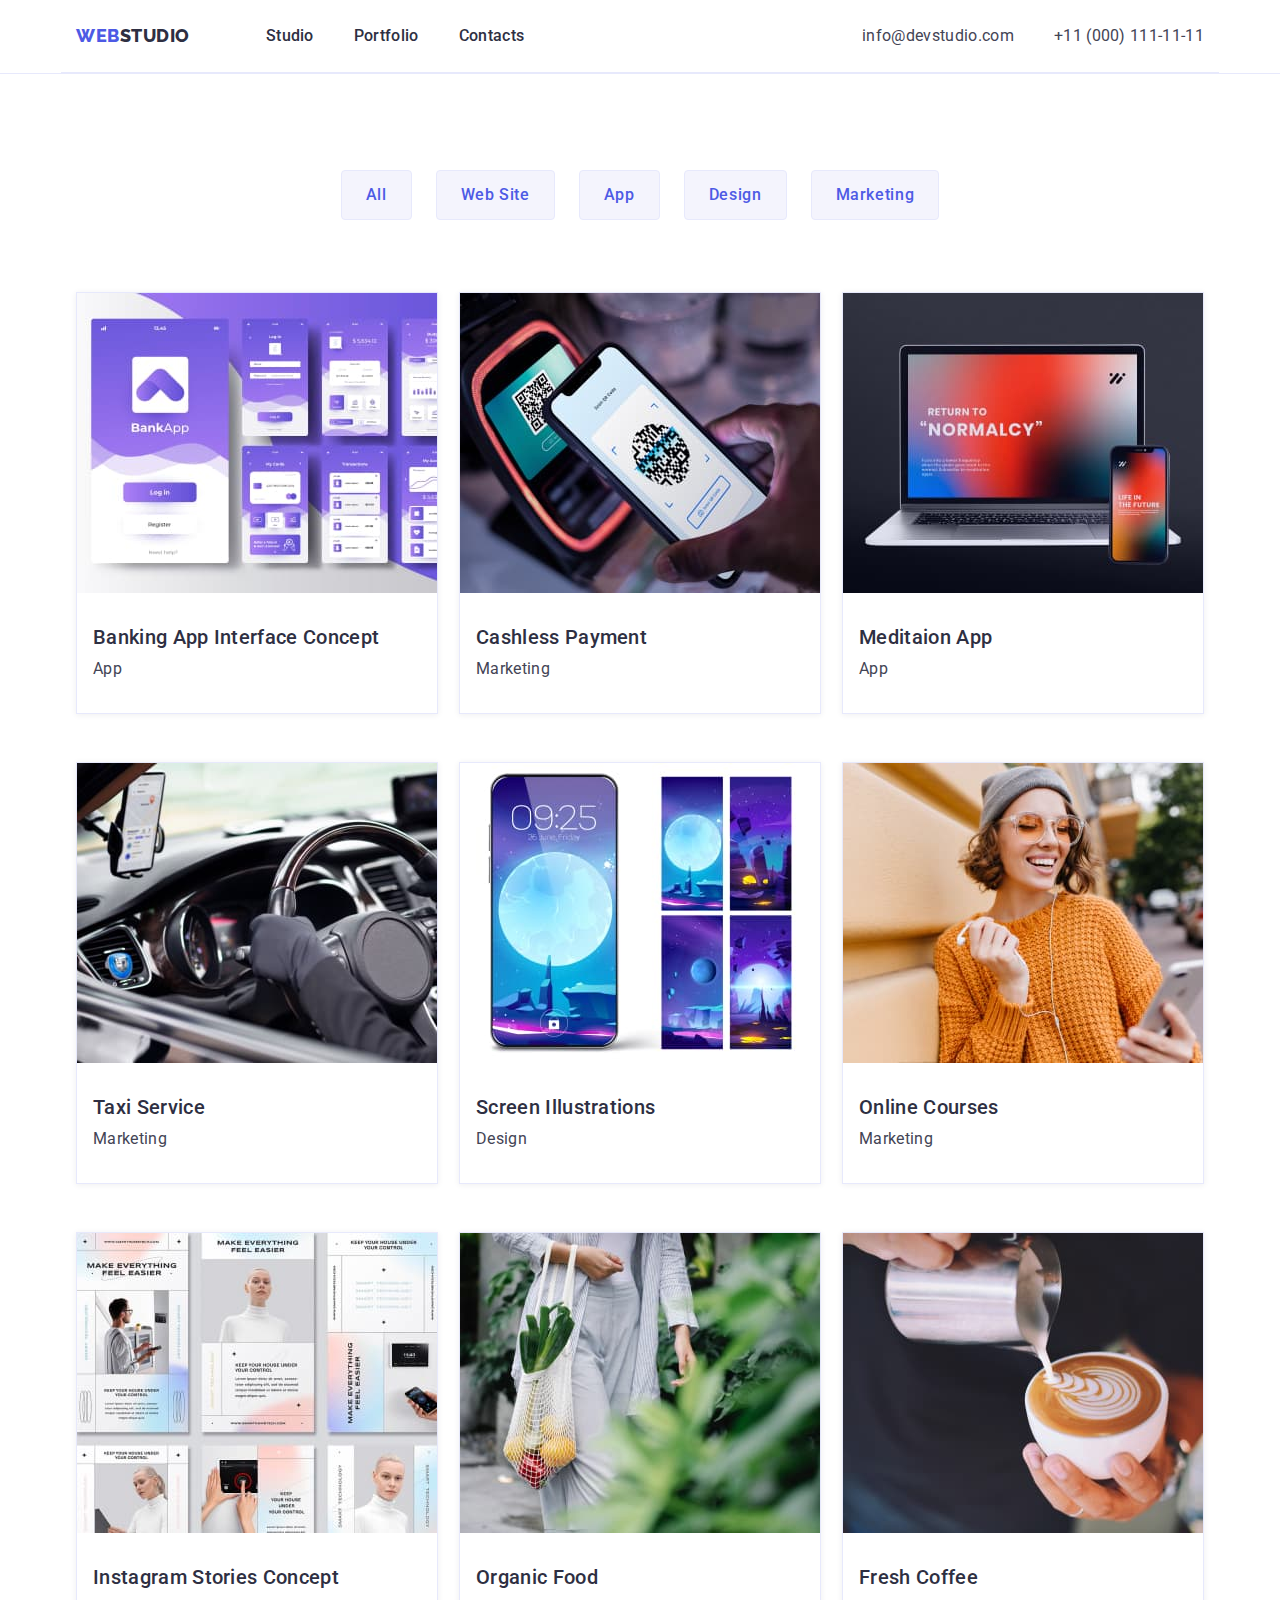
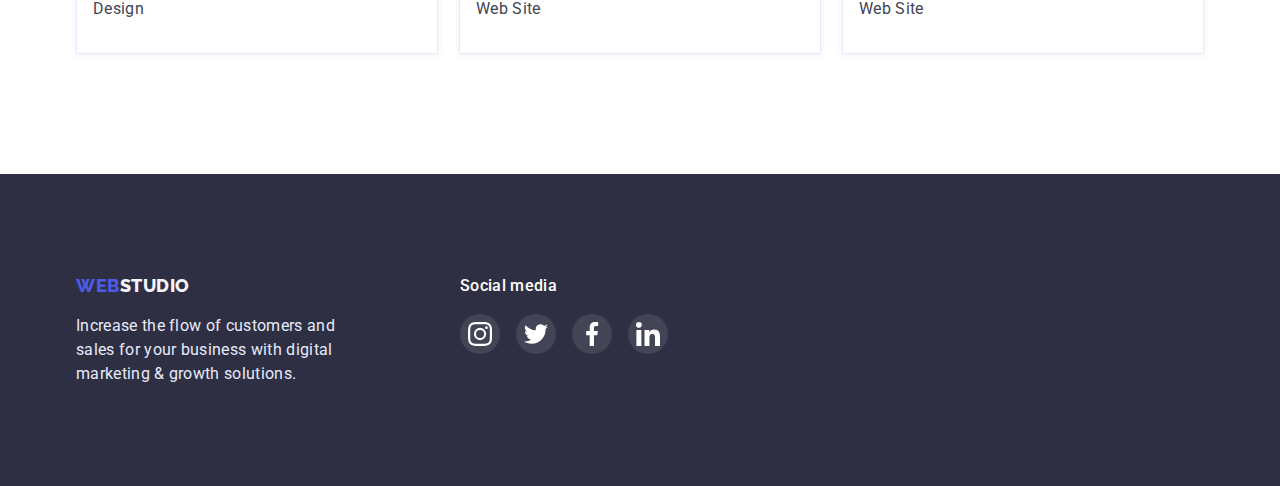
==== portfolio.html @ 8bb2c017 "upload files" ====
<!DOCTYPE html>
<html lang="en">
  <head>
    <meta charset="UTF-8" />
    <meta http-equiv="X-UA-Compatible" content="IE=edge" />
    <meta name="viewport" content="width=device-width, initial-scale=1.0" />
    <link rel="preconnect" href="https://fonts.googleapis.com" />
    <link rel="preconnect" href="https://fonts.gstatic.com" crossorigin />
    <link
      href="https://fonts.googleapis.com/css2?family=Raleway:wght@800&family=Roboto:wght@400;500;700;900&display=swap"
      rel="stylesheet"
    />
    <link rel="stylesheet" href="./modern-normalize.css" />
    <link rel="stylesheet" href="./css/styles.css" />
    <title>Portfolio</title>
  </head>
  <body class="page">
    <!-- Header -->
    <header class="page-header">
      <div class="container page-header">
        <nav class="header-nav">
          <!-- Logo -->
          <a href="./index.html" class="logo-link link"
            ><span class="logo-web">Web</span>Studio</a
          >
          <!-- Navigation -->
          <ul class="header-nav list">
            <li class="header-nav-list-item">
              <a href="./index.html" class="header-nav link">Studio</a>
            </li>
            <li class="header-nav-list-item">
              <a href="./portfolio.html" class="header-nav link">Portfolio</a>
            </li>
            <li class="header-nav-list-item">
              <a href="" class="header-nav link">Contacts</a>
            </li>
          </ul>
        </nav>
        <!-- Contacts -->
        <address class="contacts">
          <ul class="contacts list">
            <li class="contact-item">
              <a href="mailto:info@devstudio.com" class="contacts link"
                >info@devstudio.com</a
              >
            </li>
            <li class="contact-item">
              <a href="tel:+110001111111" class="contacts link"
                >+11 (000) 111-11-11</a
              >
            </li>
          </ul>
        </address>
      </div>
    </header>
    <!-- Main conent -->
    <main>
      <!-- Filters -->
      <section class="projects section">
        <div class="container">
          <h2 class="section-title visually-hidden">Filters</h2>
          <ul class="filter-list list">
            <li class="filter-item">
              <button type="button" class="btn-filter">All</button>
            </li>
            <li class="filter-item">
              <button type="button" class="btn-filter">Web Site</button>
            </li>
            <li class="filter-item">
              <button type="button" class="btn-filter">App</button>
            </li>
            <li class="filter-item">
              <button type="button" class="btn-filter">Design</button>
            </li>
            <li class="filter-item">
              <button type="button" class="btn-filter">Marketing</button>
            </li>
          </ul>
          <!-- Projects -->

          <h1 class="section-title visually-hidden">Projects</h1>
          <ul class="project-list list">
            <li class="project-item">
              <a href="" class="project-item-link">
                <img
                  src="./images/portfolio/card-1.jpg"
                  alt="Banking App Interface Concept"
                  width="360"
                  class="project-img"
                />
                <div class="wrapper">
                  <h2 class="project-item-name">
                    Banking App Interface Concept
                  </h2>
                  <p class="project-item-type">App</p>
                </div></a
              >
            </li>
            <li class="project-item">
              <a href="" class="project-item-link">
                <img
                  src="./images/portfolio/card-2.jpg"
                  alt="Cashless Payment"
                  width="360"
                  class="project-img"
                />
                <div class="wrapper">
                  <h2 class="project-item-name">Cashless Payment</h2>
                  <p class="project-item-type">Marketing</p>
                </div></a
              >
            </li>
            <li class="project-item">
              <a href="" class="project-item-link">
                <img
                  src="./images/portfolio/card-3.jpg"
                  alt="Meditaion App"
                  width="360"
                  class="project-img"
                />
                <div class="wrapper">
                  <h2 class="project-item-name">Meditaion App</h2>
                  <p class="project-item-type">App</p>
                </div></a
              >
            </li>
            <li class="project-item">
              <a href="" class="project-item-link">
                <img
                  src="./images/portfolio/card-4.jpg"
                  alt="Taxi Service"
                  width="360"
                  class="project-img"
                />
                <div class="wrapper">
                  <h2 class="project-item-name">Taxi Service</h2>
                  <p class="project-item-type">Marketing</p>
                </div></a
              >
            </li>
            <li class="project-item">
              <a href="" class="project-item-link">
                <img
                  src="./images/portfolio/card-5.jpg"
                  alt="Screen Illustrations"
                  width="360"
                  class="project-img"
                />
                <div class="wrapper">
                  <h2 class="project-item-name">Screen Illustrations</h2>
                  <p class="project-item-type">Design</p>
                </div></a
              >
            </li>
            <li class="project-item">
              <a href="" class="project-item-link">
                <img
                  src="./images/portfolio/card-6.jpg"
                  alt="Online Courses"
                  width="360"
                  class="project-img"
                />
                <div class="wrapper">
                  <h2 class="project-item-name">Online Courses</h2>
                  <p class="project-item-type">Marketing</p>
                </div></a
              >
            </li>
            <li class="project-item">
              <a href="" class="project-item-link">
                <img
                  src="./images/portfolio/card-7.jpg"
                  alt="Instagram Stories Concept"
                  width="360"
                  class="project-img"
                />
                <div class="wrapper">
                  <h2 class="project-item-name">Instagram Stories Concept</h2>
                  <p class="project-item-type">Design</p>
                </div></a
              >
            </li>
            <li class="project-item">
              <a href="" class="project-item-link">
                <img
                  src="./images/portfolio/card-8.jpg"
                  alt="Organic Food"
                  width="360"
                  class="project-img"
                />
                <div class="wrapper">
                  <h2 class="project-item-name">Organic Food</h2>
                  <p class="project-item-type">Web Site</p>
                </div></a
              >
            </li>
            <li class="project-item">
              <a href="" class="project-item-link">
                <img
                  src="./images/portfolio/card-9.jpg"
                  alt="Fresh Coffee"
                  width="360"
                  class="project-img"
                />
                <div class="wrapper">
                  <h2 class="project-item-name">Fresh Coffee</h2>
                  <p class="project-item-type">Web Site</p>
                </div></a
              >
            </li>
          </ul>
        </div>
      </section>
    </main>
    <!-- Footer -->
    <footer class="page-footer">
      <div class="container footer">
        <div class="footer-logo-wrapper">
          <!-- Logo -->
          <a href="./index.html" class="logo-link link"
            ><span class="logo-web">Web</span
            ><span class="logo-studio">Studio</span></a
          >
          <!-- Description -->
          <p class="footer-text">
            Increase the flow of customers and sales for your business with
            digital marketing & growth solutions.
          </p>
        </div>
        <div class="social-media">
          <h2 class="social-media-title">Social media</h2>
          <ul class="social-media-icons list">
            <li class="media-item">
              <a class="media-item-link">
                <svg class="media-icon">
                  <use href="./images/sprite.svg#icon-instagram" />
                </svg>
              </a>
            </li>
            <li class="media-item">
              <a class="media-item-link">
                <svg class="media-icon">
                  <use href="./images/sprite.svg#icon-twitter" />
                </svg>
              </a>
            </li>
            <li class="media-item">
              <a class="media-item-link">
                <svg class="media-icon">
                  <use href="./images/sprite.svg#icon-facebook" />
                </svg>
              </a>
            </li>
            <li class="media-item">
              <a class="media-item-link">
                <svg class="media-icon">
                  <use href="./images/sprite.svg#icon-linkedin" />
                </svg>
              </a>
            </li>
          </ul>
        </div>
      </div>
    </footer>
  </body>
</html>
---- css/styles.css ----
:root {
  --background-color-main: #ffffff;
  --color-main: #2e2f42;
  --color-second: #4d5ae5;
  --contacts-color: #434455;
  --background-color-secondary: #f4f4fd;
  --backgroung-section-last: #8e8f99;
  --footer-text: #e7e9fc;
  --portfolio-btn-active: #404bbf;
  --success-messages-color: #31d0aa;
  --container-width: 1158px;
  --section-padding-top-bottom: 120px;
  --container-padding-left: 15px;
  --container-padding-right: 15px;
  --portfolio-card-padding: 32px;
}
html {
  box-sizing: border-box;
}
*,
*::before,
*::after {
  box-sizing: inherit;
}

.page {
  font-family: 'Roboto', sans-serif;
  letter-spacing: 0.02em;

  background-color: var(--background-color-main);
  color: var(--color-main);
}
.list {
  margin-top: 0;
  margin-bottom: 0;
  padding-left: 0;
  list-style: none;
}
.link {
  text-decoration: none;
}
.container {
  width: var(--container-width);
  margin-left: auto;
  margin-right: auto;
  padding-left: var(--container-padding-left);
  padding-right: var(--container-padding-right);
}
.centered {
  text-align: center;
}
/* Header */
.page-header {
  display: flex;
  justify-content: space-between;
  border-bottom: 1px solid var(--footer-text);
}

.header-nav {
  display: flex;
  align-items: center;
  padding: 0px;
}

.logo-link {
  margin-right: 76px;
  font-family: 'Raleway', sans-serif;
  font-style: normal;
  font-weight: 800;
  font-size: 18px;
  line-height: 1.33;
  letter-spacing: 0.03em;
  text-transform: uppercase;
  color: var(--color-main);
}
.logo-web {
  color: var(--color-second);
}
.header-nav.list {
  padding: 0;
}

.header-nav.link {
  padding-top: 24px;
  padding-bottom: 24px;
  font-style: normal;
  font-weight: 500;
  font-size: 16px;
  line-height: 1.5;
  color: var(--color-main);
}
.header-nav.link:hover,
.header-nav.link:focus {
  font-style: normal;
  font-weight: 500;
  font-size: 16px;
  line-height: 1.5;
  color: var(--portfolio-btn-active);
}
.header-nav-list-item:not(:last-child) {
  margin-right: 40px;
}
.contacts {
  display: flex;
  align-items: center;
  margin-left: auto;
}

.contacts.list {
  display: flex;
  padding: 0;
}
.contacts.link {
  color: var(--contacts-color);
  font-style: normal;
  margin: 0;
}
.contacts.link:hover,
.contacts.link:focus {
  color: var(--portfolio-btn-active);
}
.contact-item:not(:last-child) {
  margin-right: 40px;
}
/* Footer */
.page-footer {
  padding-top: 100px;
  padding-bottom: 100px;
  background-color: var(--color-main);
  color: var(--footer-text);
}
.page-footer .logo-link {
  margin-right: 0;
  margin-bottom: 16px;
  display: block;
}
.logo-studio {
  color: var(--background-color-secondary);
}
.footer-text {
  margin: 0;
  width: 264px;
  font-size: 16px;
  line-height: 1.5;
}
.footer {
  display: flex;
}
.footer-logo-wrapper {
  margin-right: 120px;
}
.social-media-title {
  margin-top: 0;
  margin-bottom: 16px;
  font-weight: 500;
  font-size: 16px;
  line-height: 1.5;
  letter-spacing: 0.02em;

  color: var(--background-color-main);
}
.social-media-icons {
  display: flex;
  justify-content: flex-start;
  gap: 16px;
}

.media-item-link {
  width: 40px;
  height: 40px;
  display: flex;
  justify-content: center;
  align-items: center;
  background-color: rgba(255, 255, 255, 0.1);
  border-radius: 50%;
  cursor: pointer;
}
.media-item-link:hover,
.media-item-link:focus {
  background-color: var(--success-messages-color);
}

.media-icon {
  width: 24px;
  height: 24px;
  fill: var(--background-color-main);
}

/* Studio page */
/* Titles on the page */
.title {
  font-weight: 700;
  font-size: 36px;
  line-height: 1.11;
  text-align: center;
  text-transform: capitalize;
}
/* Hero */
.section.hero {
  max-width: 1440px;
  margin-left: auto;
  margin-right: auto;
  padding-top: 188px;
  padding-bottom: 188px;
  color: var(--background-color-main);
  background-color: var(--color-main);
  background-image: linear-gradient(
      90deg,
      rgba(46, 47, 66, 0.7),
      rgba(46, 47, 66, 0.7)
    ),
    url('../images/people-office\ 1.jpg');
  background-repeat: no-repeat;
  background-size: cover;
  background-position: center;
}
.hero-title {
  width: 496px;
  min-height: 120px;
  margin-top: 0;
  margin-bottom: 48px;
  margin-left: auto;
  margin-right: auto;
  padding-left: 0;
  padding-right: 0;
  font-size: 56px;
  line-height: 1.07;
  text-align: center;
  letter-spacing: 0.02em;
  border: 0;
}
.hero-button {
  min-width: 169px;
  min-height: 56px;
  padding: 16px 32px;
  background-color: var(--color-second);
  font-family: inherit;
  font-style: normal;
  font-weight: 500;
  font-size: 16px;
  line-height: 1.5;
  align-items: center;
  letter-spacing: 0.04em;
  color: var(--background-color-main);

  box-shadow: 0px 4px 4px rgba(0, 0, 0, 0.15);
  border-radius: 4px;
  border: 2px solid transparent;
  cursor: pointer;
}
.hero-button:hover,
.hero-button:focus {
  background-color: var(--portfolio-btn-active);
}

/* Section 1 */
.section {
  padding-top: var(--section-padding-top-bottom);
  padding-bottom: var(--section-padding-top-bottom);
}
.feature-list {
  display: flex;
  gap: 24px;
}
.list-item-wrapper {
  width: 264px;
  height: 112px;
  display: flex;
  justify-content: center;
  align-items: center;
  margin-bottom: 8px;

  background-color: var(--background-color-secondary);
  border-radius: 4px;
}
.feature-item-icon {
  width: 64px;
  height: 64px;
}

.feature-list-item {
  flex-basis: calc((100%-24px * 3) / 4);
}

.feature-item {
  margin-top: 0;
  margin-bottom: 8px;

  font-weight: 500;
  font-size: 20px;
  line-height: 1.2;
}
.feature-descr {
  margin: 0;

  font-size: 16px;
  line-height: 1.5;
  color: #434455;
}
/* Section 2 */
.section.job {
  padding-top: 0;
}
.job-title {
  margin-top: 0;
  margin-bottom: 72px;
}
.job-list {
  display: flex;
  justify-content: space-between;
}
.job-img,
.team-img {
  display: block;
}

/* Section 3 */
.team {
  background-color: var(--background-color-secondary);
  padding-top: 120px;
  padding-bottom: 120px;
  text-align: center;
}
.team-title {
  margin-top: 0px;
  margin-bottom: 72px;
}
.team-list {
  display: flex;
  gap: 24px;
}

.team-list-item {
  flex-basis: calc((100%- (3 * 24)) / 4);
  background: var(--background-color-main);
  box-shadow: 0px 1px 6px rgba(46, 47, 66, 0.08),
    0px 1px 1px rgba(46, 47, 66, 0.16), 0px 2px 1px rgba(46, 47, 66, 0.08);
  border-radius: 0px 0px 4px 4px;
}
.team-item-content {
  margin: 0;
  padding-top: 32px;
  padding-bottom: 32px;
  padding-left: 16px;
  padding-right: 16px;
}
.team-member {
  margin-top: 0;
  margin-bottom: 8px;
}
.team-member-pos {
  margin-bottom: 8;
}
.team-member-icons {
  display: flex;
  gap: 24px;
}

.member-icon-link {
  width: 40px;
  height: 40px;
  display: flex;
  justify-content: center;
  align-items: center;
  background-color: var(--color-second);
  border-radius: 50%;
  cursor: pointer;
}
.member-icon-link:hover,
.member-icon-link:focus {
  background-color: var(--portfolio-btn-active);
}
.member-icon {
  width: 16px;
  height: 16px;
  margin: 0;
  display: block;
  fill: var(--background-color-main);
}
.icon-svg {
  width: 100%;
  height: 100%;
}
/* Section 4 (Customers) */
.customers {
  padding-top: 130px;
  padding-bottom: 120px;
}

.customers-title {
  margin-bottom: 72px;
}
.customers-list {
  display: flex;
  gap: 24px;
}
.customers-item {
  width: 168px;
  height: 88px;
}
.customers-link {
  width: 168px;
  height: 88px;
  display: block;
  padding: 16px 32px;
  color: var(--backgroung-section-last);
  border: 1px solid var(--backgroung-section-last);
  border-radius: 4px;
}

.customers-link:hover,
.customers-link:focus {
  color: var(--portfolio-btn-active);
  border: 1px solid var(--portfolio-btn-active);
}
.customers-icon {
  width: 104px;
  height: 56px;
  margin: 0;
  display: block;
  fill: currentColor;
}

/* Portfolio page */

/* Section 1 */
.projects.section {
  padding-top: 96px;
  padding-bottom: 120px;
}
.section-title {
  color: var(--color-main);
}
.visually-hidden {
  position: absolute;
  white-space: nowrap;
  width: 1px;
  height: 1px;
  overflow: hidden;
  border: 0;
  padding: 0;
  clip: rect(0 0 0 0);
  clip-path: inset(50%);
  margin: -1px;
}
.filter-list {
  margin-bottom: 72px;
  padding-left: 0;
  display: flex;
  justify-content: center;
}
.btn-filter {
  padding: 12px 24px;
  font-family: 'Roboto';
  font-weight: 500;
  background-color: var(--background-color-secondary);
  color: var(--color-second);
  font-style: normal;
  font-weight: 500;
  font-size: 16px;
  line-height: 1.5;
  letter-spacing: 0.04em;
  border-radius: 4px;
  border: 1px solid var(--footer-text);
  cursor: pointer;
}
.btn-filter:hover,
.btn-filter:focus {
  background-color: var(--portfolio-btn-active);
  color: var(--background-color-main);
  font-weight: 500;
  font-size: 16px;
  line-height: 1.5;
  letter-spacing: 0.04em;
  cursor: pointer;
  border: 1px solid transparent;
  cursor: pointer;
  box-shadow: 0px 3px 1px rgba(0, 0, 0, 0.1), 0px 2px 1px rgba(0, 0, 0, 0.08),
    0px 2px 2px rgba(0, 0, 0, 0.12);
}
.filter-item:not(:last-child) {
  margin-right: 24px;
}
/* Projects */
.project-list {
  margin-bottom: 0;
  display: flex;
  flex-wrap: wrap;
  justify-content: space-between;
  align-content: space-between;
}
.project-item:not(:nth-last-child(-n + 3)) {
  margin-bottom: 48px;
}
.project-item-link {
  display: block;
  text-decoration: none;
  border: 1px solid var(--footer-text);
  box-shadow: 0px 1px 6px rgba(46, 47, 66, 0.08);
  cursor: pointer;
}
.project-item-link:hover{
  border: 0.5px solid var(--background-color-secondary);
  box-shadow: 0px 1px 6px rgba(46, 47, 66, 0.08),
    0px 1px 1px rgba(46, 47, 66, 0.16), 0px 2px 1px rgba(46, 47, 66, 0.08);
}

.project-item-name {
  margin-top: 0;
  margin-bottom: 8px;
  margin-left: 16px;
  color: var(--color-main);
  font-weight: 500;
  font-size: 20px;
  line-height: 1.2;
}
.project-item-type {
  margin-top: 0;
  margin-left: 16px;
  margin-bottom: 0;
  color: var(--contacts-color);
  font-size: 16px;
  line-height: 1.5;
}
.project-img {
  display: block;
}
.wrapper {
  padding-top: var(--portfolio-card-padding);
  padding-bottom: var(--portfolio-card-padding);
}
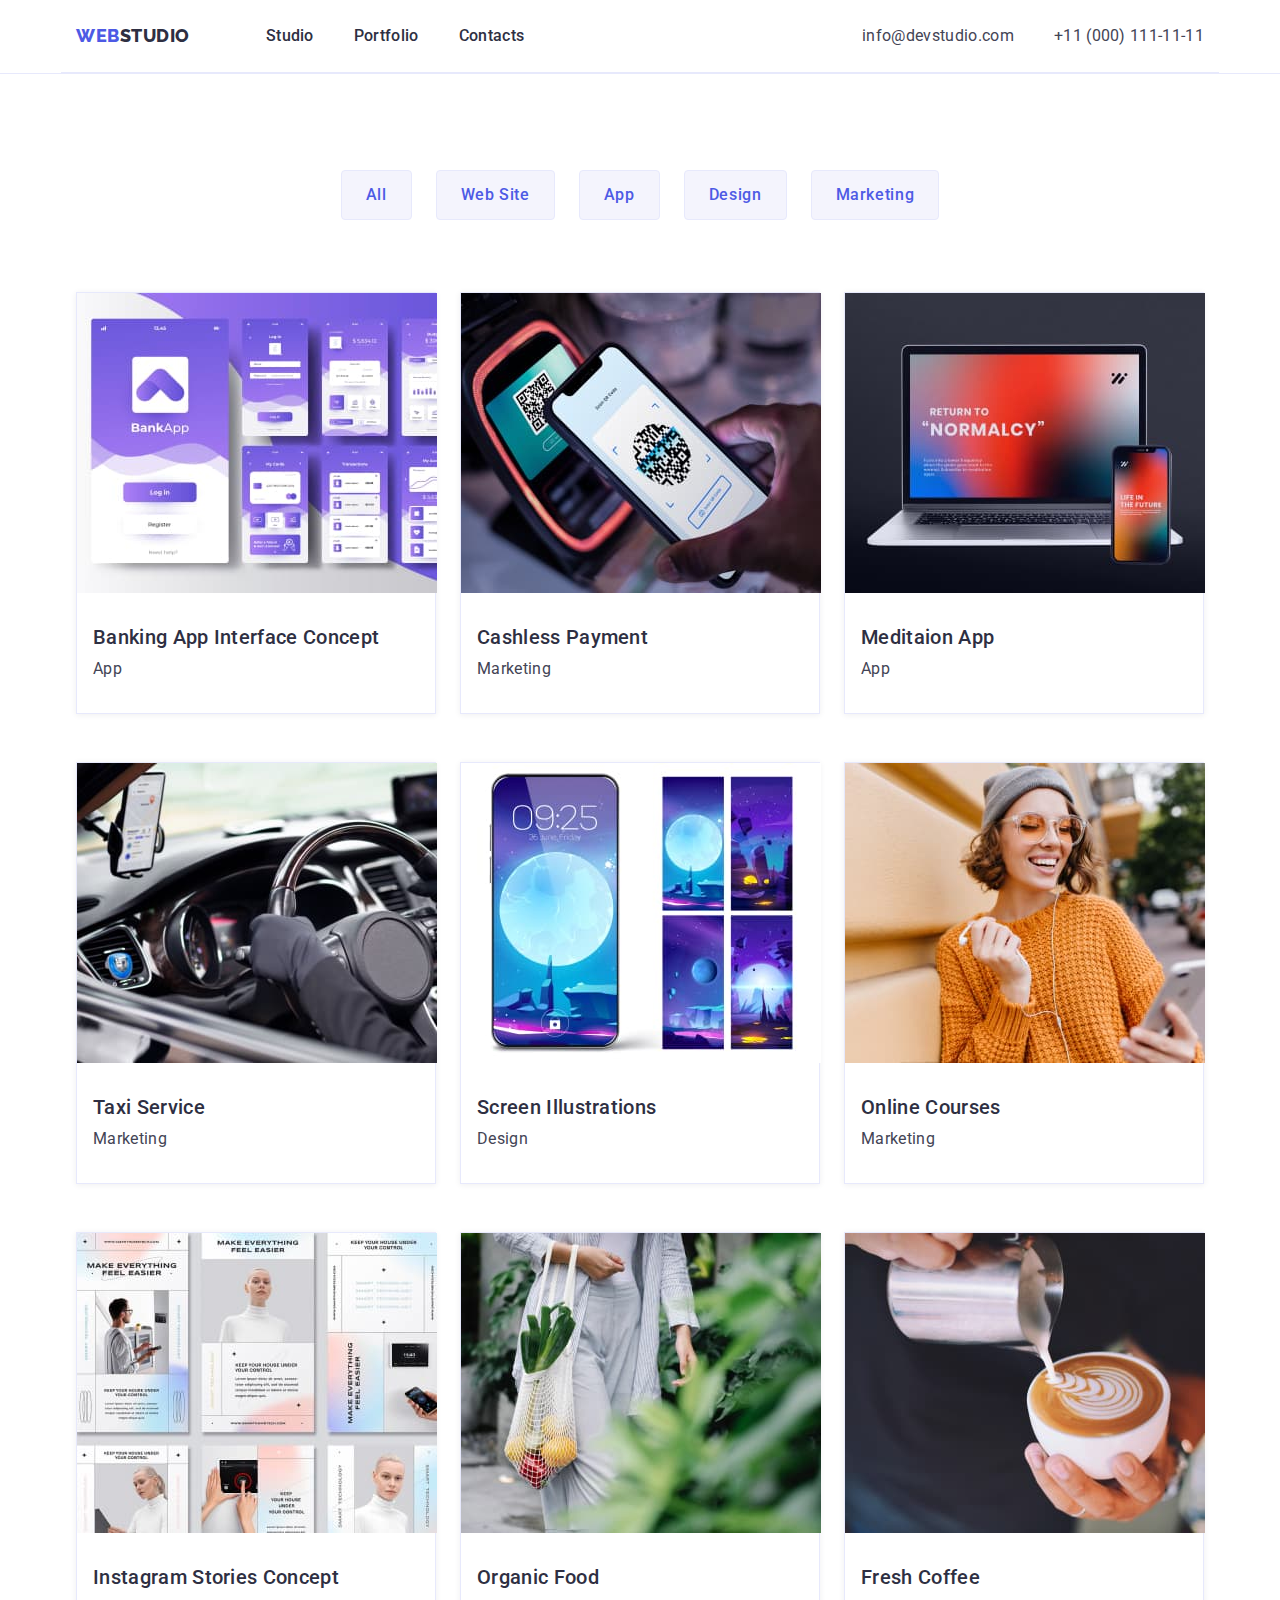
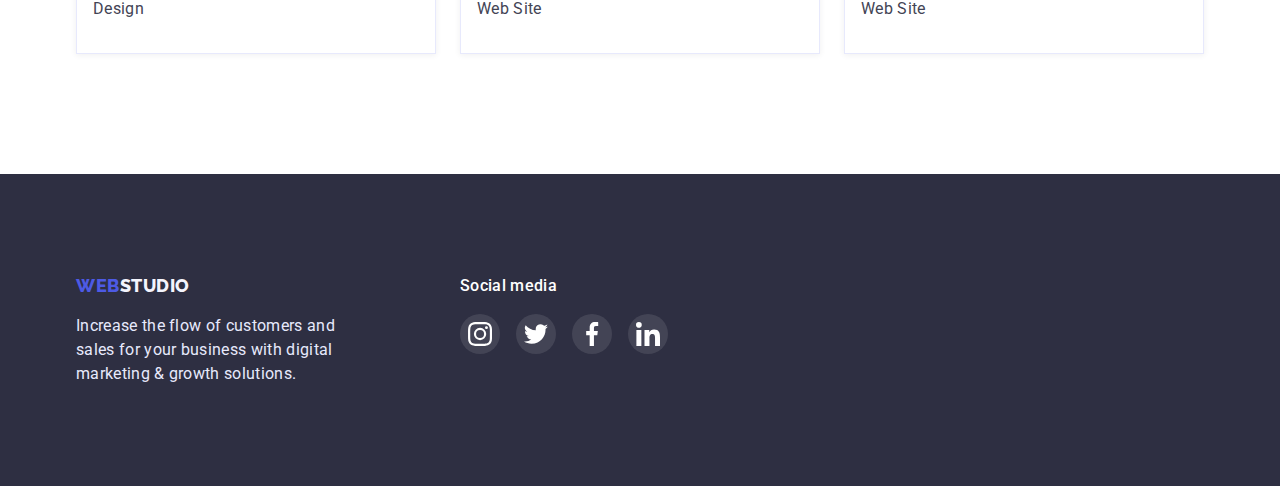
==== commit 0a257239: "1-st version of index, portfolio & css" ====
--- a/portfolio.html
+++ b/portfolio.html
@@ -88,6 +88,13 @@
                   width="360"
                   class="project-img"
                 />
+                <div class="overlay">
+                  <p class="overlay-text">
+                    14 Stylish and User-Friendly App Design Concepts · Task
+                    Manager App · Calorie Tracker App · Exotic Fruit Ecommerce
+                    App · Cloud Storage App
+                  </p>
+                </div>
                 <div class="wrapper">
                   <h2 class="project-item-name">
                     Banking App Interface Concept
@@ -104,6 +111,13 @@
                   width="360"
                   class="project-img"
                 />
+                <div class="overlay">
+                  <p class="overlay-text">
+                    14 Stylish and User-Friendly App Design Concepts · Task
+                    Manager App · Calorie Tracker App · Exotic Fruit Ecommerce
+                    App · Cloud Storage App
+                  </p>
+                </div>
                 <div class="wrapper">
                   <h2 class="project-item-name">Cashless Payment</h2>
                   <p class="project-item-type">Marketing</p>
@@ -118,6 +132,13 @@
                   width="360"
                   class="project-img"
                 />
+                <div class="overlay">
+                  <p class="overlay-text">
+                    14 Stylish and User-Friendly App Design Concepts · Task
+                    Manager App · Calorie Tracker App · Exotic Fruit Ecommerce
+                    App · Cloud Storage App
+                  </p>
+                </div>
                 <div class="wrapper">
                   <h2 class="project-item-name">Meditaion App</h2>
                   <p class="project-item-type">App</p>
@@ -132,6 +153,13 @@
                   width="360"
                   class="project-img"
                 />
+                <div class="overlay">
+                  <p class="overlay-text">
+                    14 Stylish and User-Friendly App Design Concepts · Task
+                    Manager App · Calorie Tracker App · Exotic Fruit Ecommerce
+                    App · Cloud Storage App
+                  </p>
+                </div>
                 <div class="wrapper">
                   <h2 class="project-item-name">Taxi Service</h2>
                   <p class="project-item-type">Marketing</p>
@@ -146,6 +174,13 @@
                   width="360"
                   class="project-img"
                 />
+                <div class="overlay">
+                  <p class="overlay-text">
+                    14 Stylish and User-Friendly App Design Concepts · Task
+                    Manager App · Calorie Tracker App · Exotic Fruit Ecommerce
+                    App · Cloud Storage App
+                  </p>
+                </div>
                 <div class="wrapper">
                   <h2 class="project-item-name">Screen Illustrations</h2>
                   <p class="project-item-type">Design</p>
@@ -160,6 +195,13 @@
                   width="360"
                   class="project-img"
                 />
+                <div class="overlay">
+                  <p class="overlay-text">
+                    14 Stylish and User-Friendly App Design Concepts · Task
+                    Manager App · Calorie Tracker App · Exotic Fruit Ecommerce
+                    App · Cloud Storage App
+                  </p>
+                </div>
                 <div class="wrapper">
                   <h2 class="project-item-name">Online Courses</h2>
                   <p class="project-item-type">Marketing</p>
@@ -174,6 +216,13 @@
                   width="360"
                   class="project-img"
                 />
+                <div class="overlay">
+                  <p class="overlay-text">
+                    14 Stylish and User-Friendly App Design Concepts · Task
+                    Manager App · Calorie Tracker App · Exotic Fruit Ecommerce
+                    App · Cloud Storage App
+                  </p>
+                </div>
                 <div class="wrapper">
                   <h2 class="project-item-name">Instagram Stories Concept</h2>
                   <p class="project-item-type">Design</p>
@@ -188,6 +237,13 @@
                   width="360"
                   class="project-img"
                 />
+                <div class="overlay">
+                  <p class="overlay-text">
+                    14 Stylish and User-Friendly App Design Concepts · Task
+                    Manager App · Calorie Tracker App · Exotic Fruit Ecommerce
+                    App · Cloud Storage App
+                  </p>
+                </div>
                 <div class="wrapper">
                   <h2 class="project-item-name">Organic Food</h2>
                   <p class="project-item-type">Web Site</p>
@@ -202,6 +258,13 @@
                   width="360"
                   class="project-img"
                 />
+                <div class="overlay">
+                  <p class="overlay-text">
+                    14 Stylish and User-Friendly App Design Concepts · Task
+                    Manager App · Calorie Tracker App · Exotic Fruit Ecommerce
+                    App · Cloud Storage App
+                  </p>
+                </div>
                 <div class="wrapper">
                   <h2 class="project-item-name">Fresh Coffee</h2>
                   <p class="project-item-type">Web Site</p>
--- a/css/styles.css
+++ b/css/styles.css
@@ -8,6 +8,7 @@
   --footer-text: #e7e9fc;
   --portfolio-btn-active: #404bbf;
   --success-messages-color: #31d0aa;
+  --modal-background:#fcfcfc;
   --container-width: 1158px;
   --section-padding-top-bottom: 120px;
   --container-padding-left: 15px;
@@ -24,6 +25,7 @@
 }
 
 .page {
+  max-width: 1440px;
   font-family: 'Roboto', sans-serif;
   letter-spacing: 0.02em;
 
@@ -81,21 +83,43 @@
 }
 
 .header-nav.link {
+  position: relative;
+  display: block;
   padding-top: 24px;
+  padding-bottom: 0;
   padding-bottom: 24px;
   font-style: normal;
   font-weight: 500;
   font-size: 16px;
   line-height: 1.5;
   color: var(--color-main);
+
+  transition-property: color, background-color;
+  transition-duration: 250ms;
+  transition-timing-function: cubic-bezier(0.4, 0, 0.2, 1);
 }
 .header-nav.link:hover,
-.header-nav.link:focus {
-  font-style: normal;
-  font-weight: 500;
-  font-size: 16px;
-  line-height: 1.5;
+.header-nav.link:focus,
+.header-nav.link:active {
   color: var(--portfolio-btn-active);
+}
+
+.header-nav.link:active::after {
+  position: absolute;
+  bottom: 0;
+  display: block;
+  width: 100%;
+  height: 4px;
+  margin: 0;
+  padding-top: 0;
+  background-color: var(--portfolio-btn-active);
+  border-radius: 2px;
+  content: '';
+}
+.header-nav-list-item {
+  display: flex;
+  flex-direction: column;
+  justify-content: flex-end;
 }
 .header-nav-list-item:not(:last-child) {
   margin-right: 40px;
@@ -114,6 +138,10 @@
   color: var(--contacts-color);
   font-style: normal;
   margin: 0;
+
+  transition-property: color;
+  transition-duration: 250ms;
+  transition-timing-function: cubic-bezier(0.4, 0, 0.2, 1);
 }
 .contacts.link:hover,
 .contacts.link:focus {
@@ -174,6 +202,10 @@
   background-color: rgba(255, 255, 255, 0.1);
   border-radius: 50%;
   cursor: pointer;
+
+  transition-property: background-color;
+  transition-duration: 250ms;
+  transition-timing-function: cubic-bezier(0.4, 0, 0.2, 1);
 }
 .media-item-link:hover,
 .media-item-link:focus {
@@ -247,10 +279,58 @@
   border-radius: 4px;
   border: 2px solid transparent;
   cursor: pointer;
+
+  transition-property: background-color;
+  transition-duration: 250ms;
+  transition-timing-function: cubic-bezier(0.4, 0, 0.2, 1);
 }
 .hero-button:hover,
 .hero-button:focus {
   background-color: var(--portfolio-btn-active);
+}
+.backdrop{
+  position: fixed;
+  top:0;
+  left:0;
+  width: 100%;
+  height: 100%;
+  max-width: 1440px;
+  background-color: rgba(46, 47, 66, 0.4);
+
+  transition-property: changeOpacity;
+  transition-duration: 500ms;
+  transition-timing-function: cubic-bezier(0.4, 0, 0.2, 1); 
+}
+.backdrop.is-hidden{
+  opacity: 0;
+  pointer-events: none;
+}
+.modal-window {
+  position:  absolute;
+  top: 50%;
+  left: 50%;
+  transform: translate(-50%, -50%);
+  width: 408px;
+  height: 576px;
+  
+  background-color: var(--modal-background);
+  box-shadow: 0px 1px 1px rgba(0, 0, 0, 0.14), 0px 1px 3px rgba(0, 0, 0, 0.12), 0px 2px 1px rgba(0, 0, 0, 0.2);
+  border-radius: 4px;
+
+}
+.modal-close {
+  position: absolute;
+  top: 24px;
+  right: 24px;
+  width: 24px;
+  height: 24px;
+  display: flex;
+  justify-content: center;
+  align-items: center;
+  background-color: var(--footer-text);
+
+border-radius: 50%;
+  border: 1px solid rgba(0, 0, 0, 0.1);
 }
 
 /* Section 1 */
@@ -365,6 +445,10 @@
   background-color: var(--color-second);
   border-radius: 50%;
   cursor: pointer;
+
+  transition-property: background-color;
+  transition-duration: 250ms;
+  transition-timing-function: cubic-bezier(0.4, 0, 0.2, 1);
 }
 .member-icon-link:hover,
 .member-icon-link:focus {
@@ -399,13 +483,18 @@
   height: 88px;
 }
 .customers-link {
-  width: 168px;
-  height: 88px;
-  display: block;
-  padding: 16px 32px;
+  display: flex;
+  justify-content: center;
+  align-items: center;
+  width: 100%;
+  height: 100%;
   color: var(--backgroung-section-last);
   border: 1px solid var(--backgroung-section-last);
   border-radius: 4px;
+
+  transition-property: color, border;
+  transition-duration: 250ms;
+  transition-timing-function: cubic-bezier(0.4, 0, 0.2, 1);
 }
 
 .customers-link:hover,
@@ -463,6 +552,10 @@
   border-radius: 4px;
   border: 1px solid var(--footer-text);
   cursor: pointer;
+
+  transition-property: color, background-color, box-shadow;
+  transition-duration: 250ms;
+  transition-timing-function: cubic-bezier(0.4, 0, 0.2, 1);
 }
 .btn-filter:hover,
 .btn-filter:focus {
@@ -493,13 +586,20 @@
   margin-bottom: 48px;
 }
 .project-item-link {
-  display: block;
+  position: relative;
+  display: block;
+  width: 360px;
+
   text-decoration: none;
   border: 1px solid var(--footer-text);
   box-shadow: 0px 1px 6px rgba(46, 47, 66, 0.08);
   cursor: pointer;
-}
-.project-item-link:hover{
+
+  transition-property: border, box-shadow;
+  transition-duration: 250ms;
+  transition-timing-function: cubic-bezier(0.4, 0, 0.2, 1);
+}
+.project-item-link:hover {
   border: 0.5px solid var(--background-color-secondary);
   box-shadow: 0px 1px 6px rgba(46, 47, 66, 0.08),
     0px 1px 1px rgba(46, 47, 66, 0.16), 0px 2px 1px rgba(46, 47, 66, 0.08);
@@ -529,3 +629,25 @@
   padding-top: var(--portfolio-card-padding);
   padding-bottom: var(--portfolio-card-padding);
 }
+.overlay {
+  position: absolute;
+  top: 0;
+  left: 0;
+  width: 100%;
+  height: 300px;
+  padding-top: 40px;
+  padding-left: 32px;
+  padding-right: 32px;
+  background-color: var(--color-second);
+
+  overflow: hidden;
+  opacity: 0;
+  transform: translateY(100%);
+  transition-property: transform, opacity;
+  transition-duration: 250ms;
+  transition-timing-function: cubic-bezier(0.4, 0, 0.2, 1);
+}
+.project-item-link:is(:hover,:focus) .overlay {
+  transform: translateY(0);
+  opacity: 1;
+}
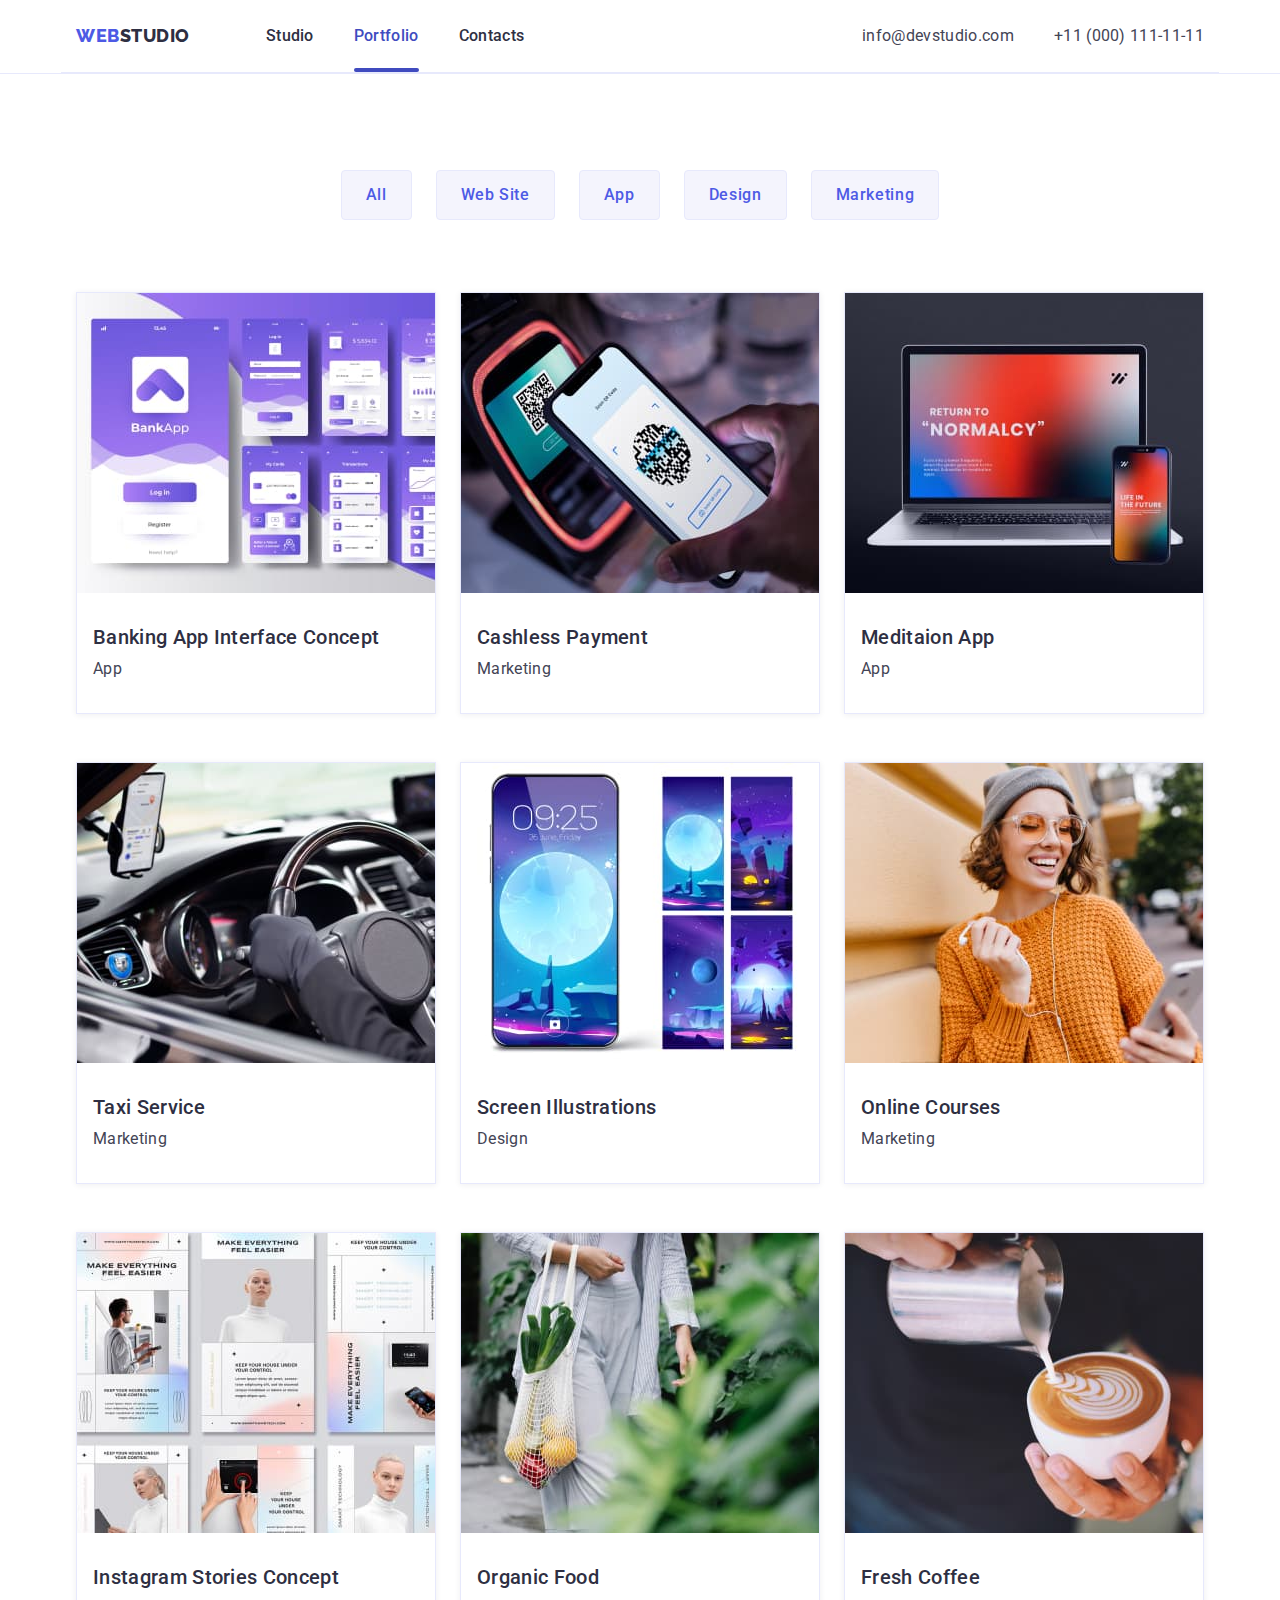
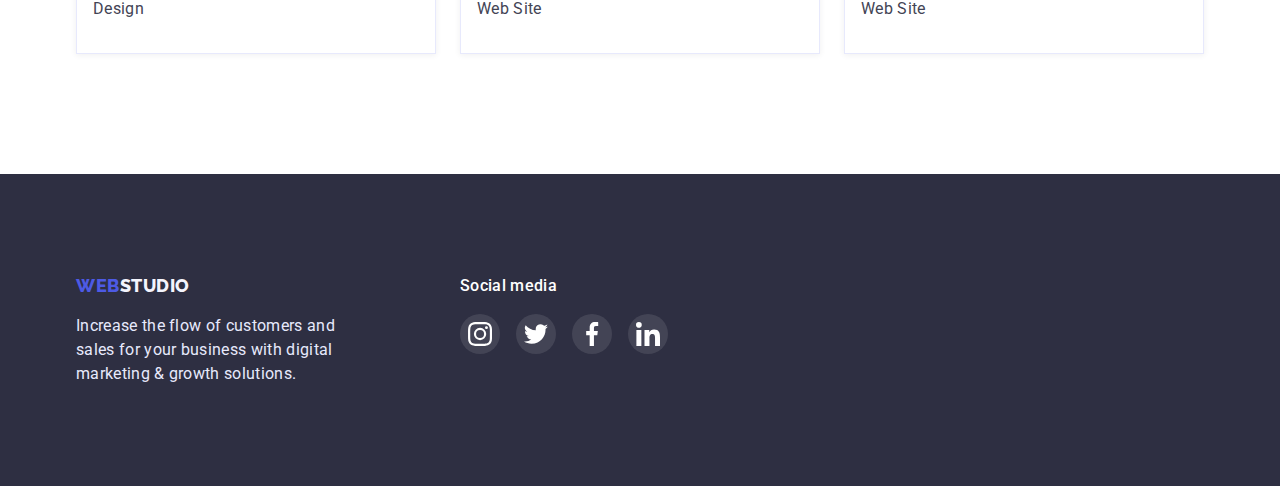
==== commit 5236cf59: "2-nd version" ====
--- a/portfolio.html
+++ b/portfolio.html
@@ -29,7 +29,7 @@
               <a href="./index.html" class="header-nav link">Studio</a>
             </li>
             <li class="header-nav-list-item">
-              <a href="./portfolio.html" class="header-nav link">Portfolio</a>
+              <a href="./portfolio.html" class="header-nav link currentLink">Portfolio</a>
             </li>
             <li class="header-nav-list-item">
               <a href="" class="header-nav link">Contacts</a>
@@ -82,19 +82,21 @@
           <ul class="project-list list">
             <li class="project-item">
               <a href="" class="project-item-link">
-                <img
-                  src="./images/portfolio/card-1.jpg"
-                  alt="Banking App Interface Concept"
-                  width="360"
-                  class="project-img"
-                />
-                <div class="overlay">
-                  <p class="overlay-text">
-                    14 Stylish and User-Friendly App Design Concepts · Task
-                    Manager App · Calorie Tracker App · Exotic Fruit Ecommerce
-                    App · Cloud Storage App
-                  </p>
-                </div>
+                <div class="item-link-thumb" >
+                  <img
+                    src="./images/portfolio/card-1.jpg"
+                    alt="Banking App Interface Concept"
+                    width="360"
+                    class="project-img"
+                  />
+                  <div class="overlay">
+                    <p class="overlay-text">
+                      14 Stylish and User-Friendly App Design Concepts · Task
+                      Manager App · Calorie Tracker App · Exotic Fruit Ecommerce
+                      App · Cloud Storage App
+                    </p>
+                  </div>
+                </div >
                 <div class="wrapper">
                   <h2 class="project-item-name">
                     Banking App Interface Concept
@@ -105,19 +107,21 @@
             </li>
             <li class="project-item">
               <a href="" class="project-item-link">
-                <img
-                  src="./images/portfolio/card-2.jpg"
-                  alt="Cashless Payment"
-                  width="360"
-                  class="project-img"
-                />
-                <div class="overlay">
-                  <p class="overlay-text">
-                    14 Stylish and User-Friendly App Design Concepts · Task
-                    Manager App · Calorie Tracker App · Exotic Fruit Ecommerce
-                    App · Cloud Storage App
-                  </p>
-                </div>
+                <div class="item-link-thumb">
+                  <img
+                    src="./images/portfolio/card-2.jpg"
+                    alt="Cashless Payment"
+                    width="360"
+                    class="project-img"
+                  />
+                  <div class="overlay">
+                    <p class="overlay-text">
+                      14 Stylish and User-Friendly App Design Concepts · Task
+                      Manager App · Calorie Tracker App · Exotic Fruit Ecommerce
+                      App · Cloud Storage App
+                    </p>
+                  </div>
+                </div >
                 <div class="wrapper">
                   <h2 class="project-item-name">Cashless Payment</h2>
                   <p class="project-item-type">Marketing</p>
@@ -126,19 +130,21 @@
             </li>
             <li class="project-item">
               <a href="" class="project-item-link">
-                <img
-                  src="./images/portfolio/card-3.jpg"
-                  alt="Meditaion App"
-                  width="360"
-                  class="project-img"
-                />
-                <div class="overlay">
-                  <p class="overlay-text">
-                    14 Stylish and User-Friendly App Design Concepts · Task
-                    Manager App · Calorie Tracker App · Exotic Fruit Ecommerce
-                    App · Cloud Storage App
-                  </p>
-                </div>
+                <div class="item-link-thumb">
+                  <img
+                    src="./images/portfolio/card-3.jpg"
+                    alt="Meditaion App"
+                    width="360"
+                    class="project-img"
+                  />
+                  <div class="overlay">
+                    <p class="overlay-text">
+                      14 Stylish and User-Friendly App Design Concepts · Task
+                      Manager App · Calorie Tracker App · Exotic Fruit Ecommerce
+                      App · Cloud Storage App
+                    </p>
+                  </div>
+                </div >
                 <div class="wrapper">
                   <h2 class="project-item-name">Meditaion App</h2>
                   <p class="project-item-type">App</p>
@@ -147,19 +153,21 @@
             </li>
             <li class="project-item">
               <a href="" class="project-item-link">
-                <img
-                  src="./images/portfolio/card-4.jpg"
-                  alt="Taxi Service"
-                  width="360"
-                  class="project-img"
-                />
-                <div class="overlay">
-                  <p class="overlay-text">
-                    14 Stylish and User-Friendly App Design Concepts · Task
-                    Manager App · Calorie Tracker App · Exotic Fruit Ecommerce
-                    App · Cloud Storage App
-                  </p>
-                </div>
+                <div class="item-link-thumb" >
+                  <img
+                    src="./images/portfolio/card-4.jpg"
+                    alt="Taxi Service"
+                    width="360"
+                    class="project-img"
+                  />
+                  <div class="overlay">
+                    <p class="overlay-text">
+                      14 Stylish and User-Friendly App Design Concepts · Task
+                      Manager App · Calorie Tracker App · Exotic Fruit Ecommerce
+                      App · Cloud Storage App
+                    </p>
+                  </div>
+                </div >
                 <div class="wrapper">
                   <h2 class="project-item-name">Taxi Service</h2>
                   <p class="project-item-type">Marketing</p>
@@ -168,28 +176,29 @@
             </li>
             <li class="project-item">
               <a href="" class="project-item-link">
-                <img
-                  src="./images/portfolio/card-5.jpg"
-                  alt="Screen Illustrations"
-                  width="360"
-                  class="project-img"
-                />
-                <div class="overlay">
-                  <p class="overlay-text">
-                    14 Stylish and User-Friendly App Design Concepts · Task
-                    Manager App · Calorie Tracker App · Exotic Fruit Ecommerce
-                    App · Cloud Storage App
-                  </p>
-                </div>
+                <div class="item-link-thumb">
+                  <img
+                    src="./images/portfolio/card-5.jpg"
+                    alt="Screen Illustrations"
+                    width="360"
+                    class="project-img"
+                  />
+                  <div class="overlay">
+                    <p class="overlay-text">
+                      14 Stylish and User-Friendly App Design Concepts · Task
+                      Manager App · Calorie Tracker App · Exotic Fruit Ecommerce
+                      App · Cloud Storage App
+                    </p>
+                  </div>
+                </div >
                 <div class="wrapper">
                   <h2 class="project-item-name">Screen Illustrations</h2>
                   <p class="project-item-type">Design</p>
-                </div></a
-              >
-            </li>
-            <li class="project-item">
-              <a href="" class="project-item-link">
-                <img
+                </div></a>
+            </li>
+            <li class="project-item">
+              <a href="" class="project-item-link">
+                <div class="item-link-thumb"><img
                   src="./images/portfolio/card-6.jpg"
                   alt="Online Courses"
                   width="360"
@@ -202,6 +211,7 @@
                     App · Cloud Storage App
                   </p>
                 </div>
+              </div>
                 <div class="wrapper">
                   <h2 class="project-item-name">Online Courses</h2>
                   <p class="project-item-type">Marketing</p>
@@ -210,19 +220,21 @@
             </li>
             <li class="project-item">
               <a href="" class="project-item-link">
-                <img
-                  src="./images/portfolio/card-7.jpg"
-                  alt="Instagram Stories Concept"
-                  width="360"
-                  class="project-img"
-                />
-                <div class="overlay">
-                  <p class="overlay-text">
-                    14 Stylish and User-Friendly App Design Concepts · Task
-                    Manager App · Calorie Tracker App · Exotic Fruit Ecommerce
-                    App · Cloud Storage App
-                  </p>
-                </div>
+                <div class="item-link-thumb">
+                  <img
+                    src="./images/portfolio/card-7.jpg"
+                    alt="Instagram Stories Concept"
+                    width="360"
+                    class="project-img"
+                  />
+                  <div class="overlay">
+                    <p class="overlay-text">
+                      14 Stylish and User-Friendly App Design Concepts · Task
+                      Manager App · Calorie Tracker App · Exotic Fruit Ecommerce
+                      App · Cloud Storage App
+                    </p>
+                  </div>
+                </div >
                 <div class="wrapper">
                   <h2 class="project-item-name">Instagram Stories Concept</h2>
                   <p class="project-item-type">Design</p>
@@ -231,19 +243,21 @@
             </li>
             <li class="project-item">
               <a href="" class="project-item-link">
-                <img
-                  src="./images/portfolio/card-8.jpg"
-                  alt="Organic Food"
-                  width="360"
-                  class="project-img"
-                />
-                <div class="overlay">
-                  <p class="overlay-text">
-                    14 Stylish and User-Friendly App Design Concepts · Task
-                    Manager App · Calorie Tracker App · Exotic Fruit Ecommerce
-                    App · Cloud Storage App
-                  </p>
-                </div>
+                <div class="item-link-thumb">
+                  <img
+                    src="./images/portfolio/card-8.jpg"
+                    alt="Organic Food"
+                    width="360"
+                    class="project-img"
+                  />
+                  <div class="overlay">
+                    <p class="overlay-text">
+                      14 Stylish and User-Friendly App Design Concepts · Task
+                      Manager App · Calorie Tracker App · Exotic Fruit Ecommerce
+                      App · Cloud Storage App
+                    </p>
+                  </div>
+                </div >
                 <div class="wrapper">
                   <h2 class="project-item-name">Organic Food</h2>
                   <p class="project-item-type">Web Site</p>
@@ -252,19 +266,21 @@
             </li>
             <li class="project-item">
               <a href="" class="project-item-link">
-                <img
-                  src="./images/portfolio/card-9.jpg"
-                  alt="Fresh Coffee"
-                  width="360"
-                  class="project-img"
-                />
-                <div class="overlay">
-                  <p class="overlay-text">
-                    14 Stylish and User-Friendly App Design Concepts · Task
-                    Manager App · Calorie Tracker App · Exotic Fruit Ecommerce
-                    App · Cloud Storage App
-                  </p>
-                </div>
+                <div class="item-link-thumb">
+                  <img
+                    src="./images/portfolio/card-9.jpg"
+                    alt="Fresh Coffee"
+                    width="360"
+                    class="project-img"
+                  />
+                  <div class="overlay">
+                    <p class="overlay-text">
+                      14 Stylish and User-Friendly App Design Concepts · Task
+                      Manager App · Calorie Tracker App · Exotic Fruit Ecommerce
+                      App · Cloud Storage App
+                    </p>
+                  </div>
+                </div >
                 <div class="wrapper">
                   <h2 class="project-item-name">Fresh Coffee</h2>
                   <p class="project-item-type">Web Site</p>
--- a/css/styles.css
+++ b/css/styles.css
@@ -99,12 +99,14 @@
   transition-timing-function: cubic-bezier(0.4, 0, 0.2, 1);
 }
 .header-nav.link:hover,
-.header-nav.link:focus,
-.header-nav.link:active {
+.header-nav.link:focus
+ {
   color: var(--portfolio-btn-active);
 }
-
-.header-nav.link:active::after {
+.header-nav.link.currentLink{
+  color: var(--portfolio-btn-active); 
+}
+.header-nav.link.currentLink::after {
   position: absolute;
   bottom: 0;
   display: block;
@@ -297,8 +299,8 @@
   max-width: 1440px;
   background-color: rgba(46, 47, 66, 0.4);
 
-  transition-property: changeOpacity;
-  transition-duration: 500ms;
+  transition-property: opacity;
+  transition-duration: 250ms;
   transition-timing-function: cubic-bezier(0.4, 0, 0.2, 1); 
 }
 .backdrop.is-hidden{
@@ -309,10 +311,9 @@
   position:  absolute;
   top: 50%;
   left: 50%;
-  transform: translate(-50%, -50%);
   width: 408px;
   height: 576px;
-  
+  transform: translate(-50%, -50%);
   background-color: var(--modal-background);
   box-shadow: 0px 1px 1px rgba(0, 0, 0, 0.14), 0px 1px 3px rgba(0, 0, 0, 0.12), 0px 2px 1px rgba(0, 0, 0, 0.2);
   border-radius: 4px;
@@ -595,6 +596,8 @@
   box-shadow: 0px 1px 6px rgba(46, 47, 66, 0.08);
   cursor: pointer;
 
+  overflow: hidden;
+
   transition-property: border, box-shadow;
   transition-duration: 250ms;
   transition-timing-function: cubic-bezier(0.4, 0, 0.2, 1);
@@ -629,25 +632,35 @@
   padding-top: var(--portfolio-card-padding);
   padding-bottom: var(--portfolio-card-padding);
 }
+.item-link-thumb{
+  position: relative;
+  width: 360px;
+  height: 300px;
+  overflow: hidden;
+}
 .overlay {
   position: absolute;
   top: 0;
   left: 0;
+  display: block;
   width: 100%;
-  height: 300px;
+  height: 100%;
+  margin: 0;
   padding-top: 40px;
   padding-left: 32px;
   padding-right: 32px;
+
+  font-size: 16px;
+  line-height: 1.5;
+  letter-spacing: 0.02em;
+  color: var(--background-color-secondary);
   background-color: var(--color-second);
 
-  overflow: hidden;
-  opacity: 0;
   transform: translateY(100%);
-  transition-property: transform, opacity;
+  transition-property: transform;
   transition-duration: 250ms;
   transition-timing-function: cubic-bezier(0.4, 0, 0.2, 1);
 }
 .project-item-link:is(:hover,:focus) .overlay {
   transform: translateY(0);
-  opacity: 1;
-}
+}
